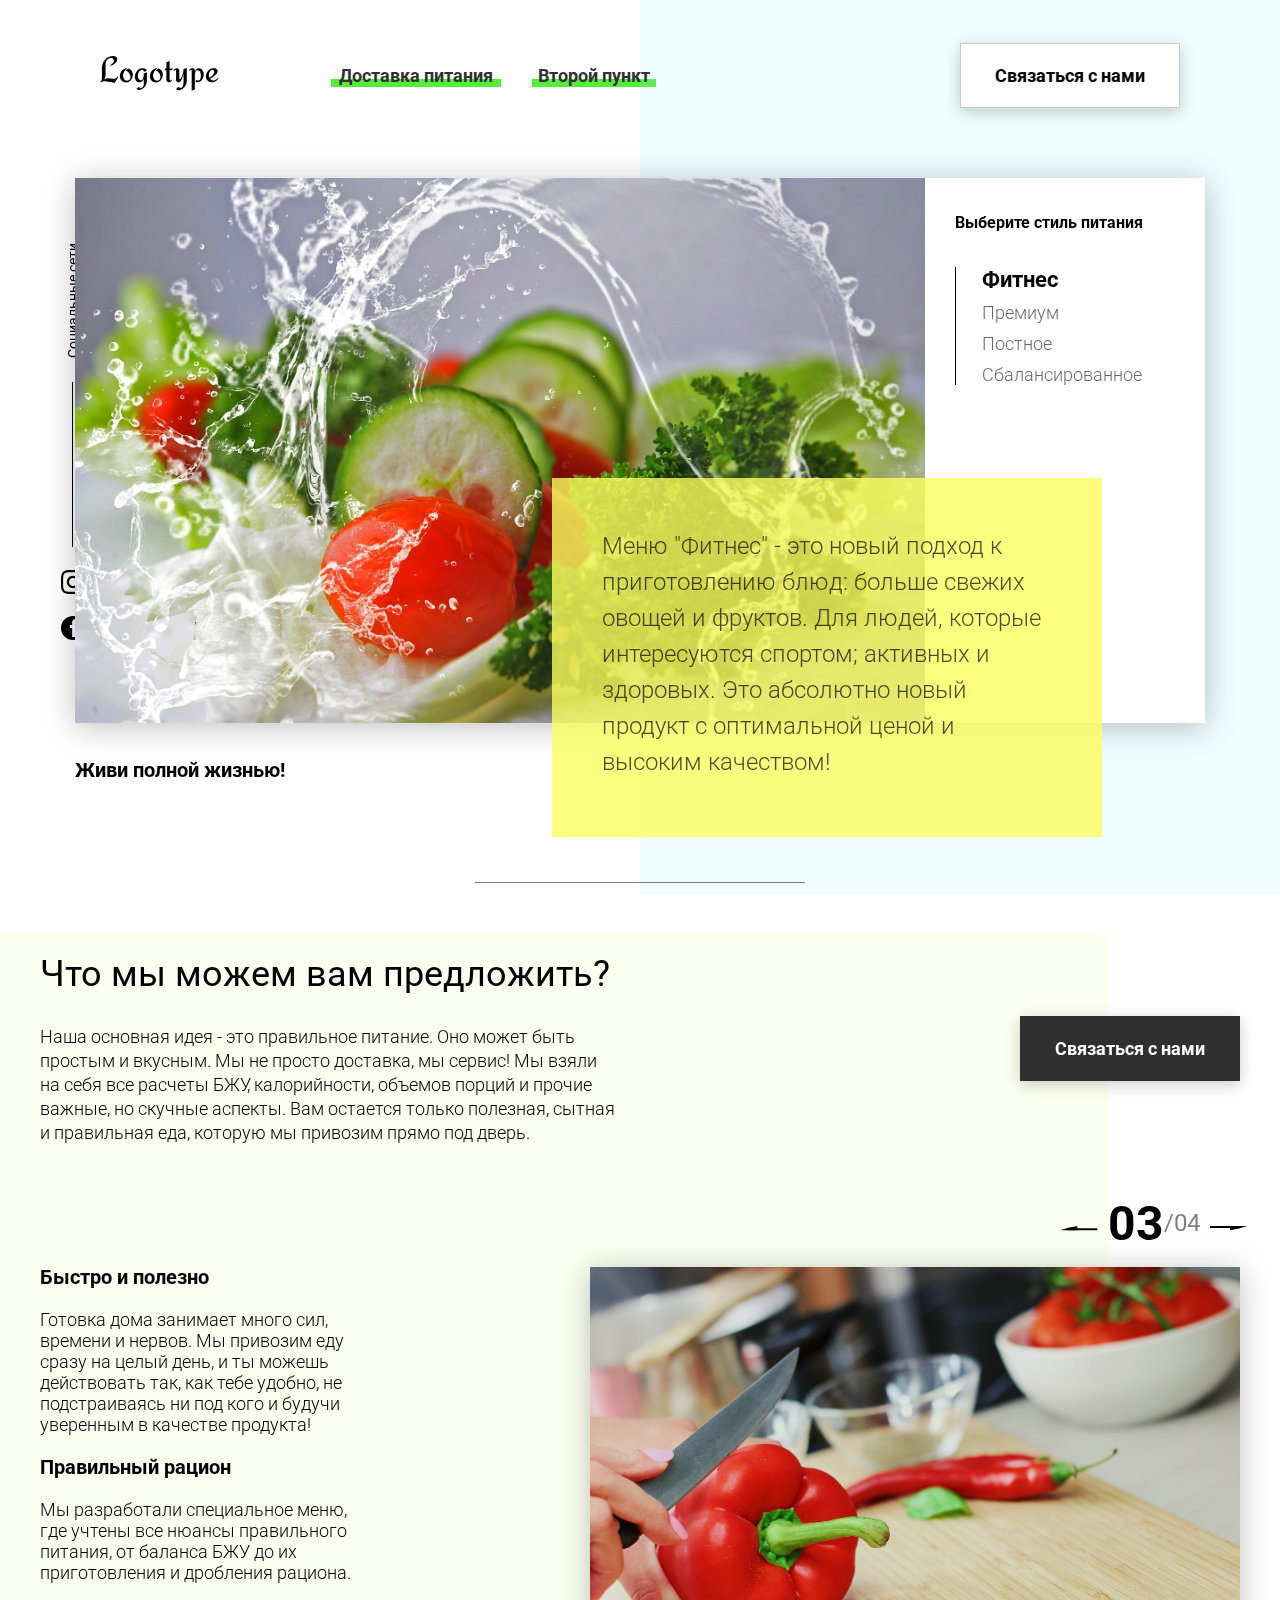
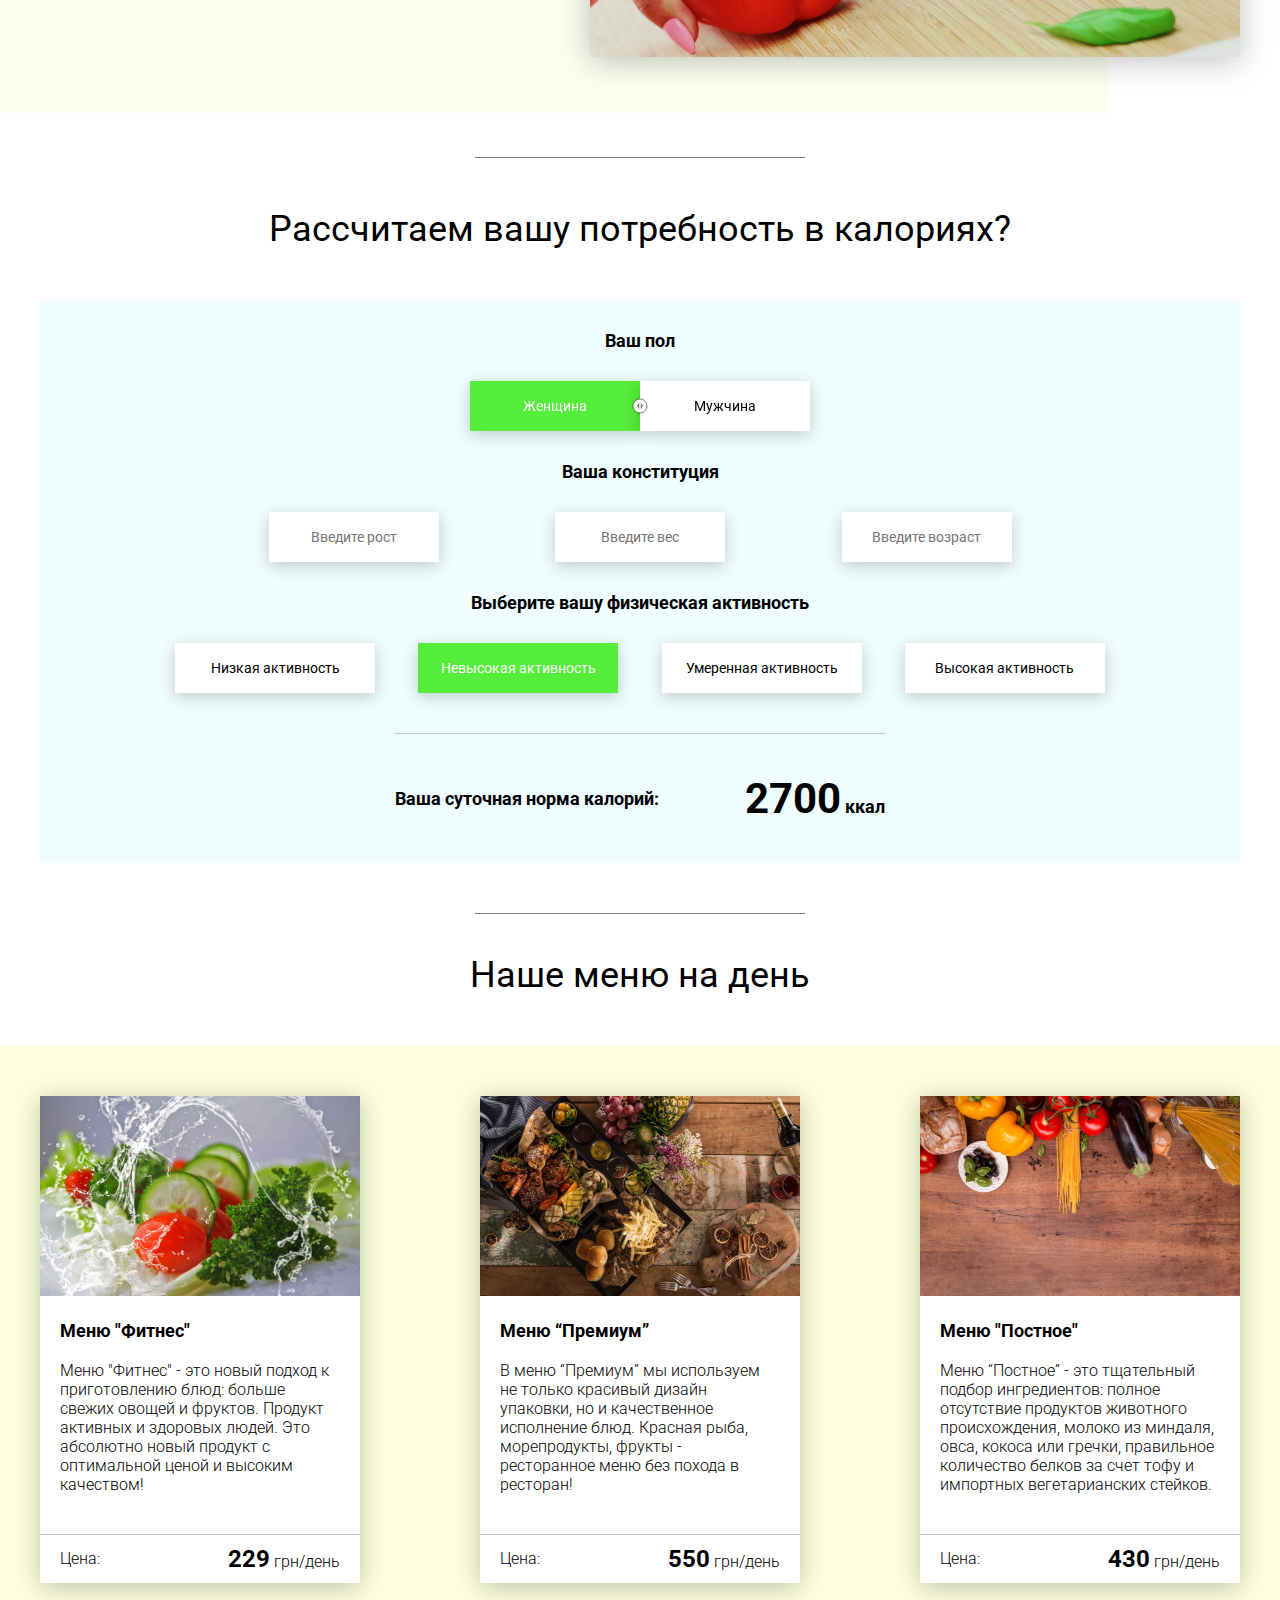
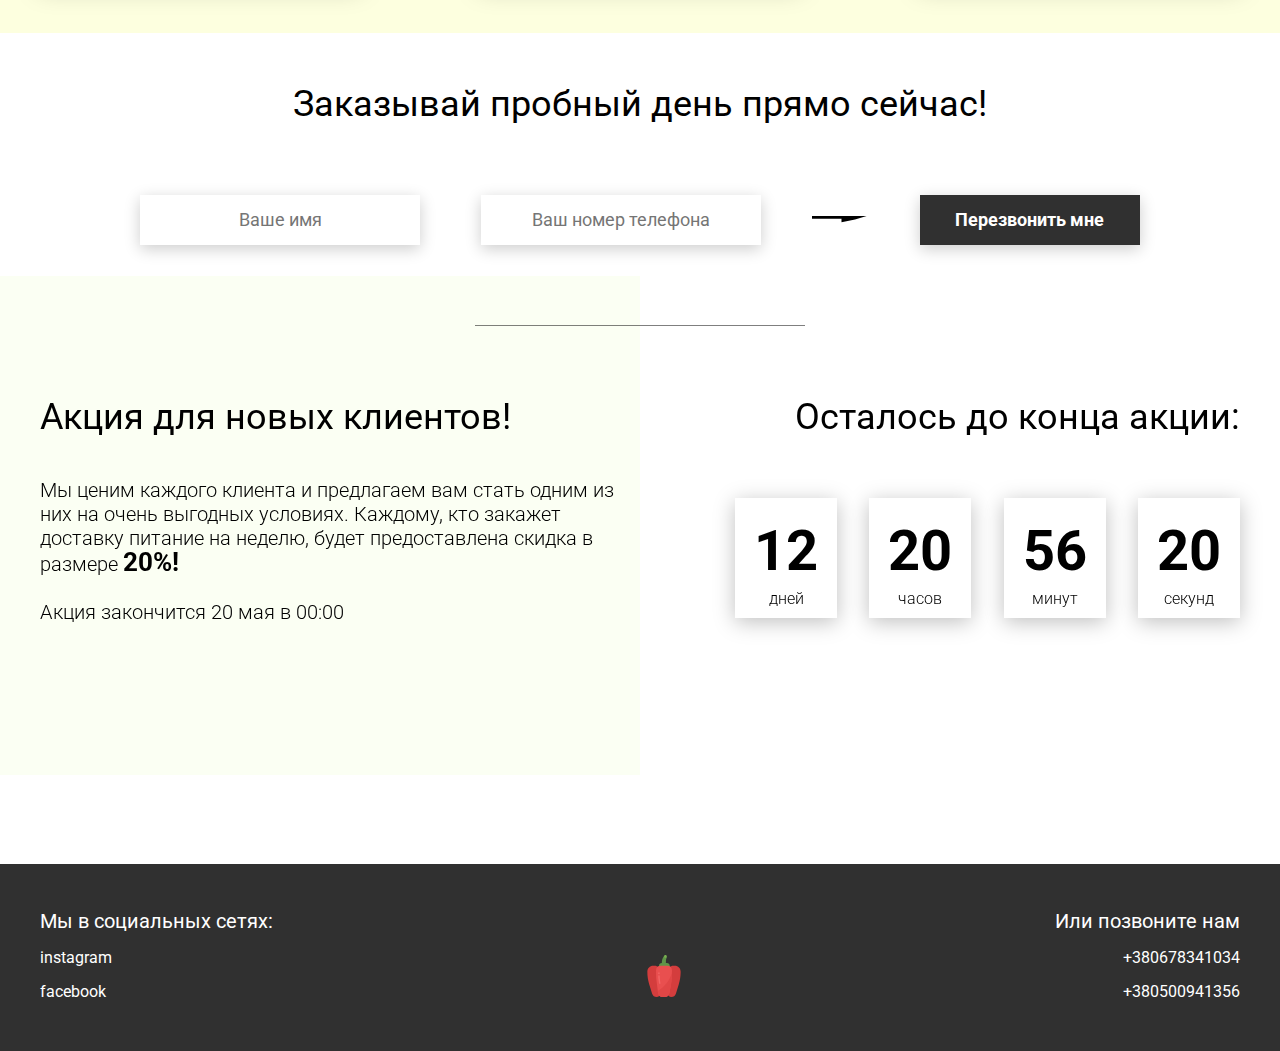
==== foodProject/index.html @ dbf0d086 "add foodProject" ====
<!DOCTYPE html>
<html lang="en">
<head>
    <meta charset="UTF-8">
    <meta name="viewport" content="width=device-width, initial-scale=1.0">
    <title>Food</title>
    <link rel="stylesheet" href="css/style.css">
</head>
<body>
    <header class="header">
        <div class="header__left-block">
            <div class="header__logo">
                <img src="icons/logo.svg" alt="Логотип">
            </div>
            <nav class="header__links">
                <a href="#" class="header__link">Доставка питания</a>
                <a href="#" class="header__link">Второй пункт</a>
            </nav>
        </div>
        <div class="header__right-block">
            <button class="btn btn_white">Связаться с нами</button>
        </div>
    </header>
    <div class="sidepanel">
        <div class="sidepanel__text"><span>Социальные сети</span></div>
        <div class="sidepanel__divider"></div>
        <a href="#" class="sidepanel__icon">
            <img src="icons/instagram.svg" alt="instagram">
        </a>
        <a href="#" class="sidepanel__icon">
            <img src="icons/facebook.svg" alt="facebook">
        </a>
    </div>

    <div class="preview">
        <div class="bgc_blue"></div>
        <div class="container">
            <div class="tabcontainer">
                <div class="tabcontent">
                    <img src="img/tabs/vegy.jpg" alt="vegy">
                    <div class="tabcontent__descr">
                        Меню "Фитнес" - это новый подход к приготовлению блюд: больше свежих овощей и фруктов. Для людей, которые интересуются спортом; активных и здоровых. Это абсолютно новый продукт с оптимальной ценой и высоким качеством!
                    </div>
                </div>
                <!-- <div class="tabcontent">
                    <img src="img/tabs/elite.jpg" alt="elite">
                    <div class="tabcontent__descr">
                        Меню “Премиум” - мы используем не только красивый дизайн упаковки, но и качественное исполнение блюд. Красная рыба, морепродукты, фрукты - ресторанное меню без похода в ресторан!                                     
                    </div>
                </div> -->
                <!-- <div class="tabcontent">
                    <img src="img/tabs/post.jpg" alt="post">
                    <div class="tabcontent__descr">
                        Наше специальное “Постное меню” - это тщательный подбор ингредиентов: полное отсутствие продуктов животного происхождения. Полная гармония с собой и природой в каждом элементе! Все будет Ом!                                     
                    </div>
                </div>
                <div class="tabcontent">
                    <img src="img/tabs/vegy.jpg" alt="vegy">
                    <div class="tabcontent__descr">
                        Меню "Сбалансированное" - это соответствие вашего рациона всем научным рекомендациям. Мы тщательно просчитываем вашу потребность в к/б/ж/у и создаем лучшие блюда для вас.
                    </div>
                </div> -->
                <div class="tabheader">
                    <h3>Выберите стиль питания</h3>
                    <div class="tabheader__items">
                        <div class="tabheader__item tabheader__item_active">Фитнес</div>
                        <div class="tabheader__item">Премиум</div>
                        <div class="tabheader__item">Постное</div>
                        <div class="tabheader__item">Сбалансированное</div>
                    </div>
                </div>
            </div>
            <div class="preview__life">Живи полной жизнью!</div>
        </div>
    </div>

    <div class="divider"></div>

    <div class="offer">
        <div class="bgc_y"></div>
        <div class="container">
            <div class="offer__text">
                <h2 class="title">Что мы можем вам предложить?</h2>
                <div class="offer__descr">
                    Наша основная идея - это правильное питание. Оно может быть простым и вкусным. Мы не просто доставка, мы сервис! Мы взяли на себя все расчеты БЖУ, калорийности, объемов порций и прочие важные, но скучные аспекты. Вам остается только полезная, сытная и правильная еда, которую мы привозим прямо под дверь.
                </div>
            </div>
            <div class="offer__action">
                <button class="btn btn_dark">Связаться с нами</button>
            </div>
        </div>
        <div class="container">
            <div class="offer__advantages">
                <h2>Быстро и полезно</h2>
                <div class="offer__advantages-text">
                    Готовка дома занимает много сил, времени и нервов. Мы привозим еду сразу на целый день, и ты можешь действовать так, как тебе удобно, не подстраиваясь ни под кого и будучи уверенным в качестве продукта!
                </div>
                <h2>Правильный рацион</h2>
                <div class="offer__advantages-text">
                    Мы разработали специальное меню, где учтены все нюансы правильного питания, от баланса БЖУ до их приготовления и дробления рациона.
                </div>
            </div>
            <div class="offer__slider">
                <div class="offer__slider-counter">
                    <div class="offer__slider-prev">
                        <img src="icons/left.svg" alt="prev">
                    </div>
                    <span id="current">03</span>
                    /
                    <span id="total">04</span>
                    <div class="offer__slider-next">
                        <img src="icons/right.svg" alt="next">
                    </div>
                </div>
                <div class="offer__slider-wrapper">
                    <div class="offer__slide">
                        <img src="img/slider/pepper.jpg" alt="pepper">
                    </div>
                    <!-- <div class="offer__slide">
                        <img src="img/slider/food-12.jpg" alt="food">
                    </div>
                    <div class="offer__slide">
                        <img src="img/slider/olive-oil.jpg" alt="oil">
                    </div>
                    <div class="offer__slide">
                        <img src="img/slider/paprika.jpg" alt="paprika">
                    </div> -->
                </div>
            </div>
        </div>
    </div>

    <div class="divider"></div>

    <div class="calculating">
        <div class="container">
            <h2 class="title">Рассчитаем вашу потребность в калориях?
            </h2>
            <div class="calculating__field">
                <div class="calculating__subtitle">
                    Ваш пол
                </div>
                <div class="calculating__choose" id="gender">
                    <div class="calculating__choose-item calculating__choose-item_active">Женщина</div>
                    <div class="calculating__choose-item">Мужчина</div>
                </div>

                <div class="calculating__subtitle">
                    Ваша конституция
                </div>
                <div class="calculating__choose calculating__choose_medium">
                    <input type="text" id="height" placeholder="Введите рост" class="calculating__choose-item">
                    <input type="text" id="weight" placeholder="Введите вес"  class="calculating__choose-item">
                    <input type="text" id="age" placeholder="Введите возраст" class="calculating__choose-item">
                </div>

                <div class="calculating__subtitle">
                    Выберите вашу физическая активность
                </div>
                <div class="calculating__choose calculating__choose_big">
                    <div id="low" class="calculating__choose-item">Низкая активность </div>
                    <div id="small"  class="calculating__choose-item calculating__choose-item_active">Невысокая активность</div>
                    <div id="medium" class="calculating__choose-item">Умеренная активность</div>
                    <div id="high" class="calculating__choose-item">Высокая активность</div>
                </div>

                <div class="calculating__divider"></div>

                <div class="calculating__total">
                    <div class="calculating__subtitle">
                        Ваша суточная норма калорий:
                    </div>
                    <div class="calculating__result">
                        <span>2700</span> ккал
                    </div>
                </div>
            </div>
        </div>
    </div>

    <div class="divider"></div>

    <div class="menu">
        <h2 class="title">Наше меню на день</h2>

        <div class="menu__field">
            <div class="container">
                <div class="menu__item">
                    <img src="img/tabs/vegy.jpg" alt="vegy">
                    <h3 class="menu__item-subtitle">Меню "Фитнес"</h3>
                    <div class="menu__item-descr">Меню "Фитнес" - это новый подход к приготовлению блюд: больше свежих овощей и фруктов. Продукт активных и здоровых людей. Это абсолютно новый продукт с оптимальной ценой и высоким качеством!</div>
                    <div class="menu__item-divider"></div>
                    <div class="menu__item-price">
                        <div class="menu__item-cost">Цена:</div>
                        <div class="menu__item-total"><span>229</span> грн/день</div>
                    </div>
                </div>
                <div class="menu__item">
                    <img src="img/tabs/elite.jpg" alt="elite">
                    <h3 class="menu__item-subtitle">Меню “Премиум”</h3>
                    <div class="menu__item-descr">В меню “Премиум” мы используем не только красивый дизайн упаковки, но и качественное исполнение блюд. Красная рыба, морепродукты, фрукты - ресторанное меню без похода в ресторан!</div>
                    <div class="menu__item-divider"></div>
                    <div class="menu__item-price">
                        <div class="menu__item-cost">Цена:</div>
                        <div class="menu__item-total"><span>550</span> грн/день</div>
                    </div>
                </div>
                <div class="menu__item">
                    <img src="img/tabs/post.jpg" alt="post">
                    <h3 class="menu__item-subtitle">Меню "Постное"</h3>
                    <div class="menu__item-descr">Меню “Постное” - это тщательный подбор ингредиентов: полное отсутствие продуктов животного происхождения, молоко из миндаля, овса, кокоса или гречки, правильное количество белков за счет тофу и импортных вегетарианских стейков. </div>
                    <div class="menu__item-divider"></div>
                    <div class="menu__item-price">
                        <div class="menu__item-cost">Цена:</div>
                        <div class="menu__item-total"><span>430</span> грн/день</div>
                    </div>
                </div>
            </div>
        </div>
    </div>

    <div class="order">
        <div class="container">
            <div class="title">Заказывай пробный день прямо сейчас!</div>
            <form action="#" class="order__form">
                <input required placeholder="Ваше имя" name="name" type="text" class="order__input">
                <input required placeholder="Ваш номер телефона" name="phone" type="phone" class="order__input">
                <img src="icons/right.svg" alt="right">
                <button class="btn btn_dark btn_min">Перезвонить мне</button>
            </form>
        </div>
    </div>

    <div class="divider"></div>

    <div class="promotion">
        <div class="bgc_y"></div>
        <div class="container">
            <div class="promotion__text">
                <div class="title">Акция для новых клиентов!</div>
                <div class="promotion__descr">
                    Мы ценим каждого клиента и предлагаем вам стать одним из них на очень выгодных условиях. 
                    Каждому, кто закажет доставку питание на неделю, будет предоставлена скидка в размере <span>20%!</span>
                    <br><br>
                    Акция закончится 20 мая в 00:00
                </div>
            </div>
            <div class="promotion__timer">
                <div class="title">Осталось до конца акции:</div>
                <div class="timer">
                    <div class="timer__block">
                        <span id="days">12</span>
                        дней
                    </div>
                    <div class="timer__block">
                        <span id="hours">20</span>
                        часов
                    </div>
                    <div class="timer__block">
                        <span id="minutes">56</span>
                        минут
                    </div>
                    <div class="timer__block">
                        <span id="seconds">20</span>
                        секунд
                    </div>
                </div>
            </div>
        </div>
    </div>

    <footer class="footer">
        <div class="container">
            <div class="social">
                <div class="subtitle">Мы в социальных сетях:</div>
                <a href="#" class="link">instagram</a>
                <a href="#" class="link">facebook</a>
            </div>
            <div class="pepper">
                <img src="icons/veg.svg" alt="pepper">
            </div>
            <div class="call">
                <div class="subtitle">Или позвоните нам</div>
                <a href="#" class="link">+380678341034</a>
                <a href="#" class="link">+380500941356</a>
            </div>
        </div>
    </footer>

    <div class="modal">
        <div class="modal__dialog">
            <div class="modal__content">
                <form action="#">
                    <div class="modal__close">&times;</div>
                    <div class="modal__title">Мы свяжемся с вами как можно быстрее!</div>
                    <input required placeholder="Ваше имя" name="name" type="text" class="modal__input">
                    <input required placeholder="Ваш номер телефона" name="phone" type="phone" class="modal__input">
                    <button class="btn btn_dark btn_min">Перезвонить мне</button>
                </form>
            </div>
        </div>
    </div>
    <script src="js/index.js"></script>
</body>
</html>
---- foodProject/css/style.css ----
@import url(https://fonts.googleapis.com/css?family=Roboto:300,400,700&display=swap&subset=cyrillic-ext);*{box-sizing:border-box;margin:0;padding:0;font-family:Roboto,sans-serif}a{text-decoration:none}.btn{width:220px;height:65px;display:flex;justify-content:center;align-items:center;background-color:#fff;font-size:18px;font-weight:700;border:1px solid rgba(0,0,0,.2);box-shadow:0 4px 15px rgba(0,0,0,.2);cursor:pointer;transition:.3s all;outline:0}.btn_white{background-color:#fff}.btn_dark{background-color:#303030;color:#fff;border:none}.btn_min{height:50px}.btn:hover{box-shadow:0 4px 30px rgba(0,0,0,.3)}.container{max-width:1200px;margin:0 auto}.divider{width:330px;height:1px;margin:0 auto;background-color:rgba(0,0,0,.5)}.title{font-size:36px;font-weight:400}.header{display:flex;justify-content:space-between;align-items:center;height:150px;padding:0 100px}.header__left-block{display:flex;justify-content:space-between;min-width:550px}.header__logo{max-width:170px}.header__logo img{width:100%}.header__links{display:flex;align-items:center}.header__link{position:relative;margin-right:45px;font-weight:700;font-size:18px;color:#303030}.header__link:after{content:'';position:absolute;display:block;width:110%;left:-5%;bottom:-1px;z-index:-1;height:8px;background:#54ed39}.header__link:last-child{margin-right:0}.sidepanel{position:fixed;left:60px;top:240px;height:400px;width:25px;display:flex;flex-direction:column;justify-content:space-between;align-items:center}.sidepanel__text{width:120px;height:120px;font-size:14px}.sidepanel__text span{display:flex;transform:rotate(-90deg) translateX(-50px)}.sidepanel__divider{width:1px;height:165px;background-color:#000}.sidepanel__icon{width:24px;height:24px}.sidepanel__icon img{width:100%}.preview{padding:28px 0 100px 0;position:relative}.preview__life{font-weight:700;font-size:20px;margin-left:35px;margin-top:35px}.bgc_blue{position:absolute;right:0;top:-155px;width:50vw;height:900px;background:rgba(146,242,255,.15);z-index:-1}.tabcontainer{display:flex;width:1130px;margin:0 auto;box-shadow:0 4px 30px rgba(0,0,0,.25)}.tabcontent{width:850px;position:relative}.tabcontent img{width:100%;height:100%;object-fit:cover}.tabcontent__descr{position:absolute;top:300px;right:-177px;width:550px;height:359px;background:rgba(251,254,93,.8);padding:50px;font-size:24px;font-weight:300;line-height:36px;color:rgba(0,0,0,.7)}.tabheader{width:280px;padding:35px 30px;background-color:#fff}.tabheader h3{font-weight:700;font-size:16px}.tabheader__items{margin-top:35px;padding-left:26px;border-left:1px solid #000}.tabheader__item{font-weight:700;font-size:18px;font-weight:300;margin-top:10px;color:rgba(0,0,0,.6);cursor:pointer;transition:.3s all}.tabheader__item_active{color:#000;font-size:22px;font-weight:700}.offer{padding:70px 0 100px 0;position:relative}.offer .container{display:flex;justify-content:space-between}.offer .bgc_y{position:absolute;width:1109px;height:780px;background:rgba(243,255,222,.45);z-index:-1;top:50px}.offer__text{width:580px}.offer__descr{font-size:18px;margin-top:30px;font-weight:300;line-height:24px}.offer__action{display:flex;align-items:center;justify-content:flex-end}.offer__advantages{width:330px;margin-top:50px}.offer__advantages h2{font-weight:700;font-size:20px;margin-top:20px}.offer__advantages h2:first-child{margin-top:70px}.offer__advantages-text{margin-top:20px;font-size:18px;font-weight:300;line-height:21px}.offer__slider{width:650px;margin-top:50px;display:flex;flex-direction:column;align-items:flex-end}.offer__slider-counter{display:flex;width:180px;align-items:center;font-size:24px;color:rgba(0,0,0,.5)}.offer__slider-wrapper{width:100%;margin-top:15px;box-shadow:0 4px 30px rgba(0,0,0,.25)}.offer__slider-prev{margin-right:10px;cursor:pointer}.offer__slider-next{margin-left:10px;cursor:pointer}.offer__slider #current{font-size:48px;font-weight:700;color:#000}.offer__slide{width:100%;height:390px}.offer__slide img{width:100%;height:100%;object-fit:cover}.calculating{padding:50px 0}.calculating .title{text-align:center}.calculating__field{width:100%;margin-top:50px;background:rgba(146,242,255,.15);padding:30px 0 40px 0}.calculating__subtitle{text-align:center;font-size:18px;font-weight:700;margin-top:30px}.calculating__subtitle:first-child{margin-top:0}.calculating #gender:after{content:'';position:absolute;top:50%;transform:translateY(-50%);display:block;width:16px;height:16px;background:url(../icons/switch.svg) center center/cover no-repeat}.calculating__choose{position:relative;display:flex;margin-top:30px;justify-content:center}.calculating__choose-item{display:flex;align-items:center;justify-content:center;width:170px;height:50px;padding:0 10px;background:#fff;box-shadow:0 4px 15px rgba(0,0,0,.2);border:none;text-align:center;font-size:14px;cursor:pointer;outline:0;transition:.3s all}.calculating__choose-item_active{color:#fff;background-color:#54ed39}.calculating__choose_medium{width:743px;justify-content:space-between;margin:30px auto 0 auto}.calculating__choose_big{width:930px;justify-content:space-between;margin:30px auto 0 auto}.calculating__choose_big .calculating__choose-item{width:200px}.calculating__divider{width:490px;height:1px;margin:40px auto;background-color:rgba(0,0,0,.2)}.calculating__total{width:490px;margin:0 auto;display:flex;justify-content:space-between;align-items:center}.calculating__result{font-size:18px;font-weight:700}.calculating__result span{font-size:42px}.menu{padding:40px 0 50px 0}.menu .container{display:flex;justify-content:space-between;align-items:flex-start}.menu .title{text-align:center}.menu__field{margin-top:50px;padding:50px 0;width:100%;background:rgba(249,254,126,.25)}.menu__item{width:320px;min-height:450px;background:#fff;box-shadow:0 4px 25px rgba(0,0,0,.25);font-size:16px;font-weight:300}.menu__item img{width:100%;height:200px;object-fit:cover}.menu__item-subtitle{font-weight:700;font-size:18px;padding:0 20px;margin-top:20px}.menu__item-descr{margin-top:20px;padding:0 20px}.menu__item-divider{width:100%;height:1px;background-color:rgba(0,0,0,.25);margin-top:40px}.menu__item-price{display:flex;justify-content:space-between;align-items:center;padding:10px 20px}.menu__item-price span{font-size:24px;font-weight:700}.order{padding-bottom:80px}.order .title{text-align:center}.order__form{margin-top:70px;padding:0 100px;display:flex;justify-content:space-between;align-items:center}.order__form img{transform:scale(1.5)}.order__input{width:280px;height:50px;background:#fff;box-shadow:0 4px 15px rgba(0,0,0,.2);border:none;font-size:18px;text-align:center;padding:0 20px;outline:0}.promotion{padding:70px 0 240px 0;position:relative}.promotion .container{display:flex}.promotion .bgc_y{position:absolute;width:50%;height:499px;background:rgba(243,255,222,.35);z-index:-1;top:-50px;left:0}.promotion__text{width:50%}.promotion__descr{margin-top:40px;font-size:20px;line-height:24px;font-weight:300}.promotion__descr span{font-weight:700;font-size:26px}.promotion__timer{width:50%}.promotion__timer .title{text-align:right}.promotion__timer .timer{margin-top:60px;padding-left:95px;display:flex;justify-content:space-between;align-items:center}.promotion__timer .timer__block{width:102px;height:120px;background:#fff;box-shadow:0 4px 20px rgba(0,0,0,.25);font-size:16px;font-weight:300;text-align:center}.promotion__timer .timer__block span{display:block;margin-top:20px;margin-bottom:5px;font-size:56px;font-weight:700}.footer{min-height:180px;background-color:#303030;padding:45px 0 50px 0;color:#fff}.footer .container{height:100%;display:flex;justify-content:space-between;align-items:flex-end}.footer .subtitle{font-size:20px}.footer .link{display:block;margin-top:15px;font-size:16px;color:#fff}.footer .call{text-align:right}.modal{position:fixed;top:0;left:0;z-index:1050;display:none;width:100%;height:100%;overflow:hidden;background-color:rgba(0,0,0,.5)}.modal__dialog{max-width:500px;margin:40px auto}.modal__content{position:relative;width:100%;padding:40px;background-color:#fff;border:1px solid rgba(0,0,0,.2);border-radius:4px;max-height:80vh;overflow-y:auto}.modal__close{position:absolute;top:8px;right:14px;font-size:30px;color:#000;opacity:.5;font-weight:700;border:none;background-color:transparent;cursor:pointer}.modal__title{text-align:center;font-size:22px;text-transform:uppercase}.modal__input{display:block;margin:20px auto 20px auto;width:280px;height:50px;background:#fff;box-shadow:0 4px 15px rgba(0,0,0,.2);border:none;font-size:18px;text-align:center;padding:0 20px;outline:0}.modal .btn{display:block;width:280px;margin:0 auto}
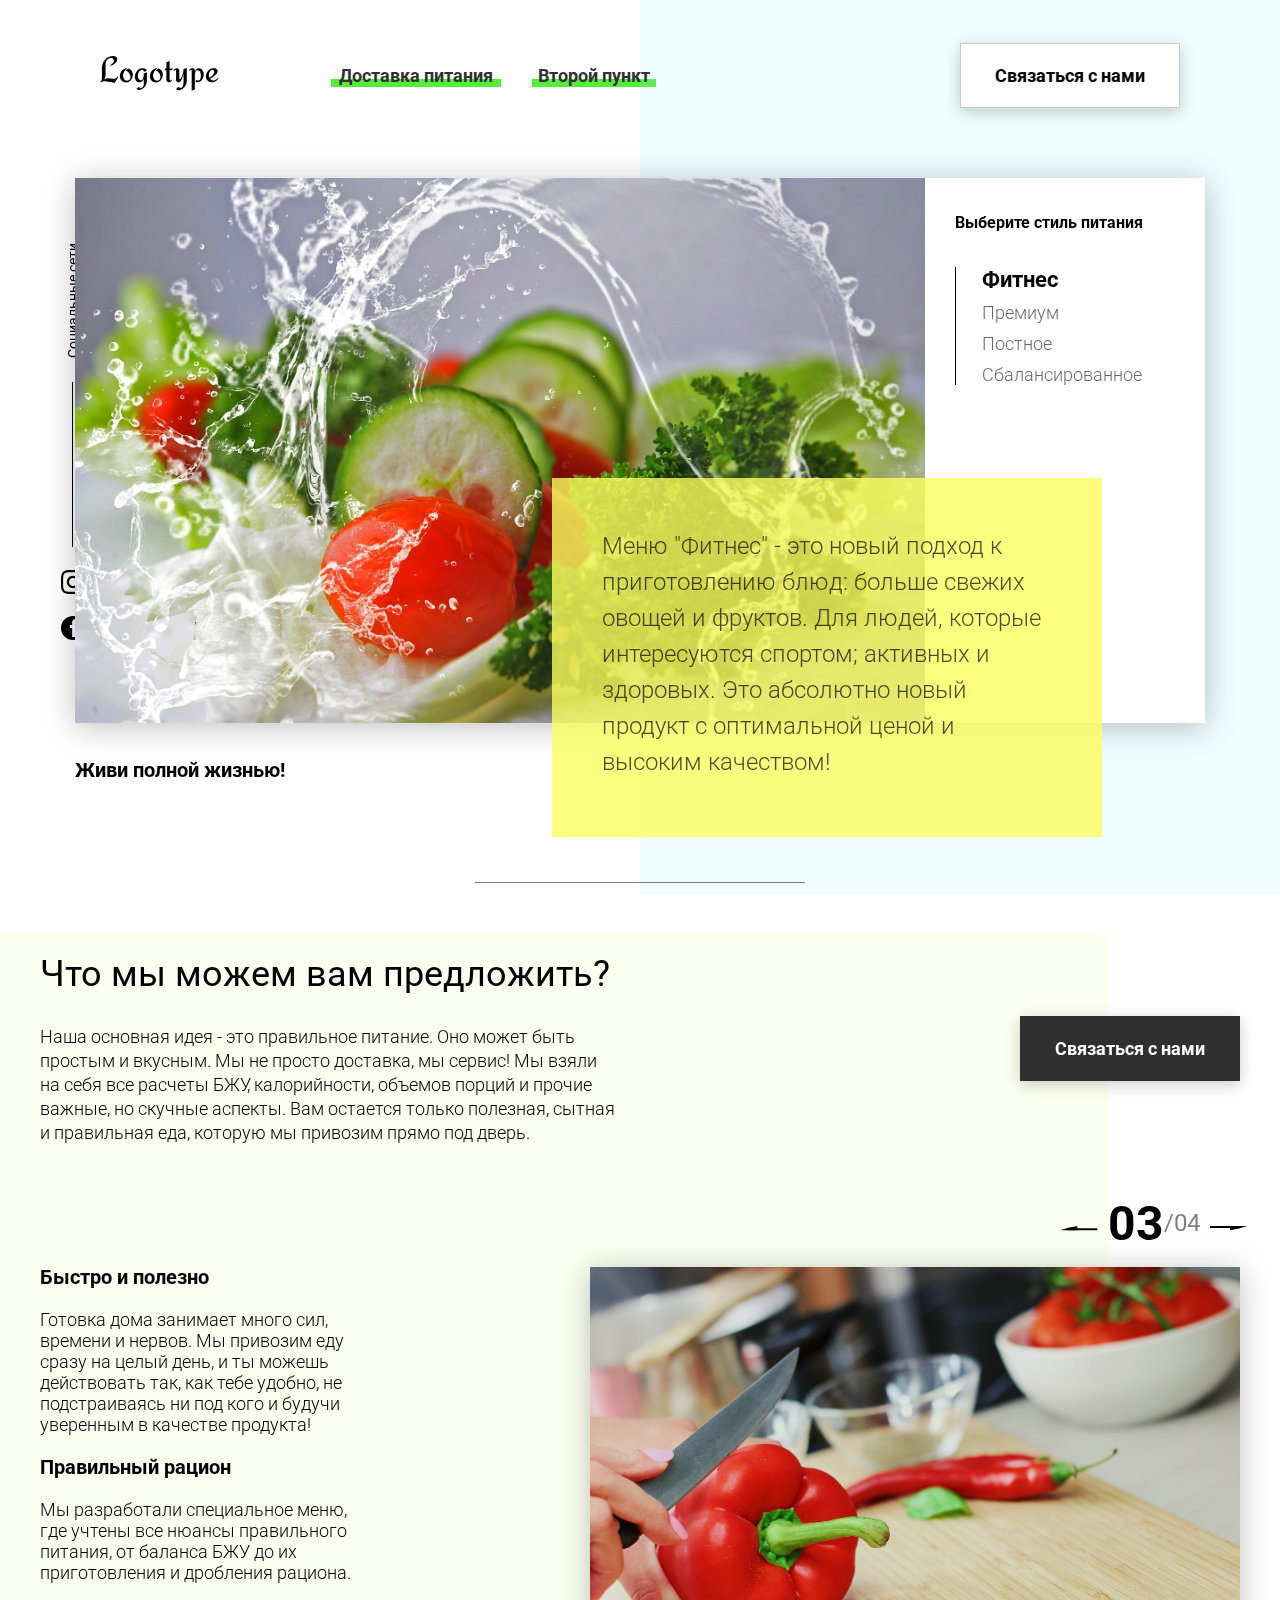
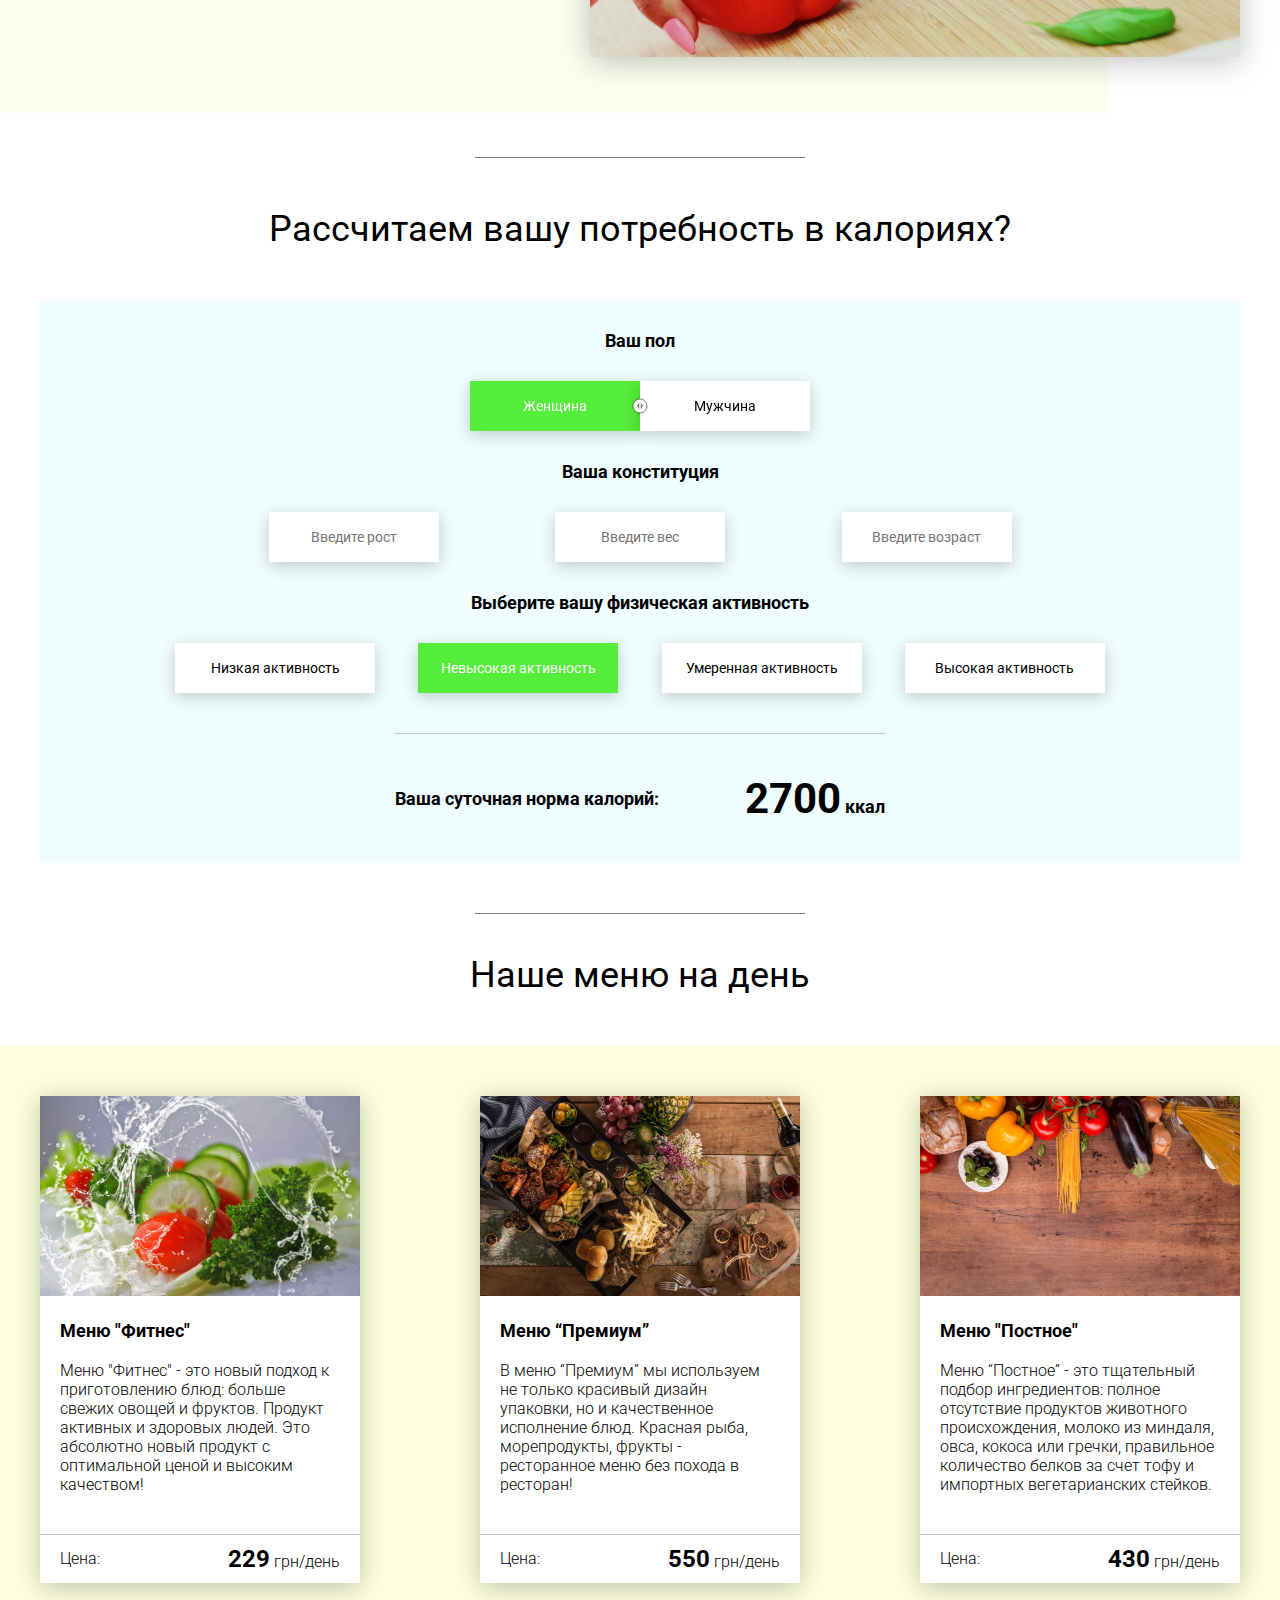
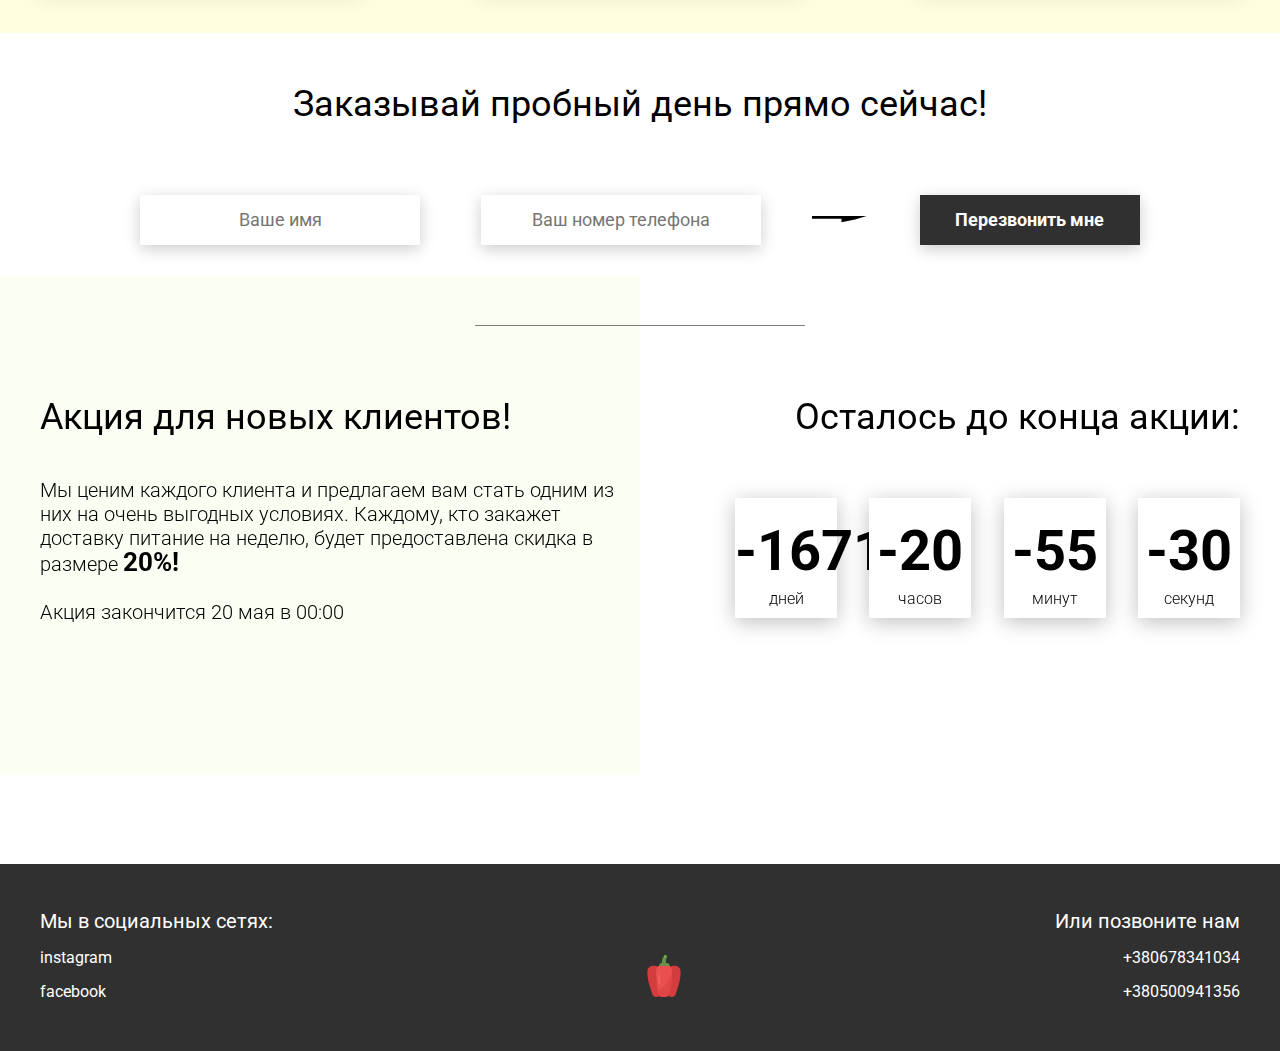
==== commit 36720fac: "refactor foodProject" ====
--- a/foodProject/index.html
+++ b/foodProject/index.html
@@ -18,7 +18,7 @@
             </nav>
         </div>
         <div class="header__right-block">
-            <button class="btn btn_white">Связаться с нами</button>
+            <button class="btn data-modal btn_white">Связаться с нами</button>
         </div>
     </header>
     <div class="sidepanel">
@@ -42,13 +42,13 @@
                         Меню "Фитнес" - это новый подход к приготовлению блюд: больше свежих овощей и фруктов. Для людей, которые интересуются спортом; активных и здоровых. Это абсолютно новый продукт с оптимальной ценой и высоким качеством!
                     </div>
                 </div>
-                <!-- <div class="tabcontent">
+                <div class="tabcontent">
                     <img src="img/tabs/elite.jpg" alt="elite">
                     <div class="tabcontent__descr">
                         Меню “Премиум” - мы используем не только красивый дизайн упаковки, но и качественное исполнение блюд. Красная рыба, морепродукты, фрукты - ресторанное меню без похода в ресторан!                                     
                     </div>
-                </div> -->
-                <!-- <div class="tabcontent">
+                </div>
+                 <div class="tabcontent">
                     <img src="img/tabs/post.jpg" alt="post">
                     <div class="tabcontent__descr">
                         Наше специальное “Постное меню” - это тщательный подбор ингредиентов: полное отсутствие продуктов животного происхождения. Полная гармония с собой и природой в каждом элементе! Все будет Ом!                                     
@@ -59,7 +59,7 @@
                     <div class="tabcontent__descr">
                         Меню "Сбалансированное" - это соответствие вашего рациона всем научным рекомендациям. Мы тщательно просчитываем вашу потребность в к/б/ж/у и создаем лучшие блюда для вас.
                     </div>
-                </div> -->
+                </div> 
                 <div class="tabheader">
                     <h3>Выберите стиль питания</h3>
                     <div class="tabheader__items">
@@ -86,7 +86,7 @@
                 </div>
             </div>
             <div class="offer__action">
-                <button class="btn btn_dark">Связаться с нами</button>
+                <button data-modal class="btn btn_dark">Связаться с нами</button>
             </div>
         </div>
         <div class="container">
@@ -291,7 +291,7 @@
         <div class="modal__dialog">
             <div class="modal__content">
                 <form action="#">
-                    <div class="modal__close">&times;</div>
+                    <div data-close class="modal__close">&times;</div>
                     <div class="modal__title">Мы свяжемся с вами как можно быстрее!</div>
                     <input required placeholder="Ваше имя" name="name" type="text" class="modal__input">
                     <input required placeholder="Ваш номер телефона" name="phone" type="phone" class="modal__input">
--- a/foodProject/css/style.css
+++ b/foodProject/css/style.css
@@ -1 +1 @@
-@import url(https://fonts.googleapis.com/css?family=Roboto:300,400,700&display=swap&subset=cyrillic-ext);*{box-sizing:border-box;margin:0;padding:0;font-family:Roboto,sans-serif}a{text-decoration:none}.btn{width:220px;height:65px;display:flex;justify-content:center;align-items:center;background-color:#fff;font-size:18px;font-weight:700;border:1px solid rgba(0,0,0,.2);box-shadow:0 4px 15px rgba(0,0,0,.2);cursor:pointer;transition:.3s all;outline:0}.btn_white{background-color:#fff}.btn_dark{background-color:#303030;color:#fff;border:none}.btn_min{height:50px}.btn:hover{box-shadow:0 4px 30px rgba(0,0,0,.3)}.container{max-width:1200px;margin:0 auto}.divider{width:330px;height:1px;margin:0 auto;background-color:rgba(0,0,0,.5)}.title{font-size:36px;font-weight:400}.header{display:flex;justify-content:space-between;align-items:center;height:150px;padding:0 100px}.header__left-block{display:flex;justify-content:space-between;min-width:550px}.header__logo{max-width:170px}.header__logo img{width:100%}.header__links{display:flex;align-items:center}.header__link{position:relative;margin-right:45px;font-weight:700;font-size:18px;color:#303030}.header__link:after{content:'';position:absolute;display:block;width:110%;left:-5%;bottom:-1px;z-index:-1;height:8px;background:#54ed39}.header__link:last-child{margin-right:0}.sidepanel{position:fixed;left:60px;top:240px;height:400px;width:25px;display:flex;flex-direction:column;justify-content:space-between;align-items:center}.sidepanel__text{width:120px;height:120px;font-size:14px}.sidepanel__text span{display:flex;transform:rotate(-90deg) translateX(-50px)}.sidepanel__divider{width:1px;height:165px;background-color:#000}.sidepanel__icon{width:24px;height:24px}.sidepanel__icon img{width:100%}.preview{padding:28px 0 100px 0;position:relative}.preview__life{font-weight:700;font-size:20px;margin-left:35px;margin-top:35px}.bgc_blue{position:absolute;right:0;top:-155px;width:50vw;height:900px;background:rgba(146,242,255,.15);z-index:-1}.tabcontainer{display:flex;width:1130px;margin:0 auto;box-shadow:0 4px 30px rgba(0,0,0,.25)}.tabcontent{width:850px;position:relative}.tabcontent img{width:100%;height:100%;object-fit:cover}.tabcontent__descr{position:absolute;top:300px;right:-177px;width:550px;height:359px;background:rgba(251,254,93,.8);padding:50px;font-size:24px;font-weight:300;line-height:36px;color:rgba(0,0,0,.7)}.tabheader{width:280px;padding:35px 30px;background-color:#fff}.tabheader h3{font-weight:700;font-size:16px}.tabheader__items{margin-top:35px;padding-left:26px;border-left:1px solid #000}.tabheader__item{font-weight:700;font-size:18px;font-weight:300;margin-top:10px;color:rgba(0,0,0,.6);cursor:pointer;transition:.3s all}.tabheader__item_active{color:#000;font-size:22px;font-weight:700}.offer{padding:70px 0 100px 0;position:relative}.offer .container{display:flex;justify-content:space-between}.offer .bgc_y{position:absolute;width:1109px;height:780px;background:rgba(243,255,222,.45);z-index:-1;top:50px}.offer__text{width:580px}.offer__descr{font-size:18px;margin-top:30px;font-weight:300;line-height:24px}.offer__action{display:flex;align-items:center;justify-content:flex-end}.offer__advantages{width:330px;margin-top:50px}.offer__advantages h2{font-weight:700;font-size:20px;margin-top:20px}.offer__advantages h2:first-child{margin-top:70px}.offer__advantages-text{margin-top:20px;font-size:18px;font-weight:300;line-height:21px}.offer__slider{width:650px;margin-top:50px;display:flex;flex-direction:column;align-items:flex-end}.offer__slider-counter{display:flex;width:180px;align-items:center;font-size:24px;color:rgba(0,0,0,.5)}.offer__slider-wrapper{width:100%;margin-top:15px;box-shadow:0 4px 30px rgba(0,0,0,.25)}.offer__slider-prev{margin-right:10px;cursor:pointer}.offer__slider-next{margin-left:10px;cursor:pointer}.offer__slider #current{font-size:48px;font-weight:700;color:#000}.offer__slide{width:100%;height:390px}.offer__slide img{width:100%;height:100%;object-fit:cover}.calculating{padding:50px 0}.calculating .title{text-align:center}.calculating__field{width:100%;margin-top:50px;background:rgba(146,242,255,.15);padding:30px 0 40px 0}.calculating__subtitle{text-align:center;font-size:18px;font-weight:700;margin-top:30px}.calculating__subtitle:first-child{margin-top:0}.calculating #gender:after{content:'';position:absolute;top:50%;transform:translateY(-50%);display:block;width:16px;height:16px;background:url(../icons/switch.svg) center center/cover no-repeat}.calculating__choose{position:relative;display:flex;margin-top:30px;justify-content:center}.calculating__choose-item{display:flex;align-items:center;justify-content:center;width:170px;height:50px;padding:0 10px;background:#fff;box-shadow:0 4px 15px rgba(0,0,0,.2);border:none;text-align:center;font-size:14px;cursor:pointer;outline:0;transition:.3s all}.calculating__choose-item_active{color:#fff;background-color:#54ed39}.calculating__choose_medium{width:743px;justify-content:space-between;margin:30px auto 0 auto}.calculating__choose_big{width:930px;justify-content:space-between;margin:30px auto 0 auto}.calculating__choose_big .calculating__choose-item{width:200px}.calculating__divider{width:490px;height:1px;margin:40px auto;background-color:rgba(0,0,0,.2)}.calculating__total{width:490px;margin:0 auto;display:flex;justify-content:space-between;align-items:center}.calculating__result{font-size:18px;font-weight:700}.calculating__result span{font-size:42px}.menu{padding:40px 0 50px 0}.menu .container{display:flex;justify-content:space-between;align-items:flex-start}.menu .title{text-align:center}.menu__field{margin-top:50px;padding:50px 0;width:100%;background:rgba(249,254,126,.25)}.menu__item{width:320px;min-height:450px;background:#fff;box-shadow:0 4px 25px rgba(0,0,0,.25);font-size:16px;font-weight:300}.menu__item img{width:100%;height:200px;object-fit:cover}.menu__item-subtitle{font-weight:700;font-size:18px;padding:0 20px;margin-top:20px}.menu__item-descr{margin-top:20px;padding:0 20px}.menu__item-divider{width:100%;height:1px;background-color:rgba(0,0,0,.25);margin-top:40px}.menu__item-price{display:flex;justify-content:space-between;align-items:center;padding:10px 20px}.menu__item-price span{font-size:24px;font-weight:700}.order{padding-bottom:80px}.order .title{text-align:center}.order__form{margin-top:70px;padding:0 100px;display:flex;justify-content:space-between;align-items:center}.order__form img{transform:scale(1.5)}.order__input{width:280px;height:50px;background:#fff;box-shadow:0 4px 15px rgba(0,0,0,.2);border:none;font-size:18px;text-align:center;padding:0 20px;outline:0}.promotion{padding:70px 0 240px 0;position:relative}.promotion .container{display:flex}.promotion .bgc_y{position:absolute;width:50%;height:499px;background:rgba(243,255,222,.35);z-index:-1;top:-50px;left:0}.promotion__text{width:50%}.promotion__descr{margin-top:40px;font-size:20px;line-height:24px;font-weight:300}.promotion__descr span{font-weight:700;font-size:26px}.promotion__timer{width:50%}.promotion__timer .title{text-align:right}.promotion__timer .timer{margin-top:60px;padding-left:95px;display:flex;justify-content:space-between;align-items:center}.promotion__timer .timer__block{width:102px;height:120px;background:#fff;box-shadow:0 4px 20px rgba(0,0,0,.25);font-size:16px;font-weight:300;text-align:center}.promotion__timer .timer__block span{display:block;margin-top:20px;margin-bottom:5px;font-size:56px;font-weight:700}.footer{min-height:180px;background-color:#303030;padding:45px 0 50px 0;color:#fff}.footer .container{height:100%;display:flex;justify-content:space-between;align-items:flex-end}.footer .subtitle{font-size:20px}.footer .link{display:block;margin-top:15px;font-size:16px;color:#fff}.footer .call{text-align:right}.modal{position:fixed;top:0;left:0;z-index:1050;display:none;width:100%;height:100%;overflow:hidden;background-color:rgba(0,0,0,.5)}.modal__dialog{max-width:500px;margin:40px auto}.modal__content{position:relative;width:100%;padding:40px;background-color:#fff;border:1px solid rgba(0,0,0,.2);border-radius:4px;max-height:80vh;overflow-y:auto}.modal__close{position:absolute;top:8px;right:14px;font-size:30px;color:#000;opacity:.5;font-weight:700;border:none;background-color:transparent;cursor:pointer}.modal__title{text-align:center;font-size:22px;text-transform:uppercase}.modal__input{display:block;margin:20px auto 20px auto;width:280px;height:50px;background:#fff;box-shadow:0 4px 15px rgba(0,0,0,.2);border:none;font-size:18px;text-align:center;padding:0 20px;outline:0}.modal .btn{display:block;width:280px;margin:0 auto}+@import url(https://fonts.googleapis.com/css?family=Roboto:300,400,700&display=swap&subset=cyrillic-ext);*{box-sizing:border-box;margin:0;padding:0;font-family:Roboto,sans-serif}a{text-decoration:none}.btn{width:220px;height:65px;display:flex;justify-content:center;align-items:center;background-color:#fff;font-size:18px;font-weight:700;border:1px solid rgba(0,0,0,.2);box-shadow:0 4px 15px rgba(0,0,0,.2);cursor:pointer;transition:.3s all;outline:0}.btn_white{background-color:#fff}.btn_dark{background-color:#303030;color:#fff;border:none}.btn_min{height:50px}.btn:hover{box-shadow:0 4px 30px rgba(0,0,0,.3)}.container{max-width:1200px;margin:0 auto}.divider{width:330px;height:1px;margin:0 auto;background-color:rgba(0,0,0,.5)}.title{font-size:36px;font-weight:400}.header{display:flex;justify-content:space-between;align-items:center;height:150px;padding:0 100px}.header__left-block{display:flex;justify-content:space-between;min-width:550px}.header__logo{max-width:170px}.header__logo img{width:100%}.header__links{display:flex;align-items:center}.header__link{position:relative;margin-right:45px;font-weight:700;font-size:18px;color:#303030}.header__link:after{content:'';position:absolute;display:block;width:110%;left:-5%;bottom:-1px;z-index:-1;height:8px;background:#54ed39}.header__link:last-child{margin-right:0}.sidepanel{position:fixed;left:60px;top:240px;height:400px;width:25px;display:flex;flex-direction:column;justify-content:space-between;align-items:center}.sidepanel__text{width:120px;height:120px;font-size:14px}.sidepanel__text span{display:flex;transform:rotate(-90deg) translateX(-50px)}.sidepanel__divider{width:1px;height:165px;background-color:#000}.sidepanel__icon{width:24px;height:24px}.sidepanel__icon img{width:100%}.preview{padding:28px 0 100px 0;position:relative}.preview__life{font-weight:700;font-size:20px;margin-left:35px;margin-top:35px}.bgc_blue{position:absolute;right:0;top:-155px;width:50vw;height:900px;background:rgba(146,242,255,.15);z-index:-1}.tabcontainer{display:flex;width:1130px;margin:0 auto;box-shadow:0 4px 30px rgba(0,0,0,.25)}.tabcontent{width:850px;position:relative}.tabcontent img{width:100%;height:100%;object-fit:cover}.tabcontent__descr{position:absolute;top:300px;right:-177px;width:550px;height:359px;background:rgba(251,254,93,.8);padding:50px;font-size:24px;font-weight:300;line-height:36px;color:rgba(0,0,0,.7)}.tabheader{width:280px;padding:35px 30px;background-color:#fff}.tabheader h3{font-weight:700;font-size:16px}.tabheader__items{margin-top:35px;padding-left:26px;border-left:1px solid #000}.tabheader__item{font-weight:700;font-size:18px;font-weight:300;margin-top:10px;color:rgba(0,0,0,.6);cursor:pointer;transition:.3s all}.tabheader__item_active{color:#000;font-size:22px;font-weight:700}.offer{padding:70px 0 100px 0;position:relative}.offer .container{display:flex;justify-content:space-between}.offer .bgc_y{position:absolute;width:1109px;height:780px;background:rgba(243,255,222,.45);z-index:-1;top:50px}.offer__text{width:580px}.offer__descr{font-size:18px;margin-top:30px;font-weight:300;line-height:24px}.offer__action{display:flex;align-items:center;justify-content:flex-end}.offer__advantages{width:330px;margin-top:50px}.offer__advantages h2{font-weight:700;font-size:20px;margin-top:20px}.offer__advantages h2:first-child{margin-top:70px}.offer__advantages-text{margin-top:20px;font-size:18px;font-weight:300;line-height:21px}.offer__slider{width:650px;margin-top:50px;display:flex;flex-direction:column;align-items:flex-end}.offer__slider-counter{display:flex;width:180px;align-items:center;font-size:24px;color:rgba(0,0,0,.5)}.offer__slider-wrapper{width:100%;margin-top:15px;box-shadow:0 4px 30px rgba(0,0,0,.25)}.offer__slider-prev{margin-right:10px;cursor:pointer}.offer__slider-next{margin-left:10px;cursor:pointer}.offer__slider #current{font-size:48px;font-weight:700;color:#000}.offer__slide{width:100%;height:390px}.offer__slide img{width:100%;height:100%;object-fit:cover}.calculating{padding:50px 0}.calculating .title{text-align:center}.calculating__field{width:100%;margin-top:50px;background:rgba(146,242,255,.15);padding:30px 0 40px 0}.calculating__subtitle{text-align:center;font-size:18px;font-weight:700;margin-top:30px}.calculating__subtitle:first-child{margin-top:0}.calculating #gender:after{content:'';position:absolute;top:50%;transform:translateY(-50%);display:block;width:16px;height:16px;background:url(../icons/switch.svg) center center/cover no-repeat}.calculating__choose{position:relative;display:flex;margin-top:30px;justify-content:center}.calculating__choose-item{display:flex;align-items:center;justify-content:center;width:170px;height:50px;padding:0 10px;background:#fff;box-shadow:0 4px 15px rgba(0,0,0,.2);border:none;text-align:center;font-size:14px;cursor:pointer;outline:0;transition:.3s all}.calculating__choose-item_active{color:#fff;background-color:#54ed39}.calculating__choose_medium{width:743px;justify-content:space-between;margin:30px auto 0 auto}.calculating__choose_big{width:930px;justify-content:space-between;margin:30px auto 0 auto}.calculating__choose_big .calculating__choose-item{width:200px}.calculating__divider{width:490px;height:1px;margin:40px auto;background-color:rgba(0,0,0,.2)}.calculating__total{width:490px;margin:0 auto;display:flex;justify-content:space-between;align-items:center}.calculating__result{font-size:18px;font-weight:700}.calculating__result span{font-size:42px}.menu{padding:40px 0 50px 0}.menu .container{display:flex;justify-content:space-between;align-items:flex-start}.menu .title{text-align:center}.menu__field{margin-top:50px;padding:50px 0;width:100%;background:rgba(249,254,126,.25)}.menu__item{width:320px;min-height:450px;background:#fff;box-shadow:0 4px 25px rgba(0,0,0,.25);font-size:16px;font-weight:300}.menu__item img{width:100%;height:200px;object-fit:cover}.menu__item-subtitle{font-weight:700;font-size:18px;padding:0 20px;margin-top:20px}.menu__item-descr{margin-top:20px;padding:0 20px}.menu__item-divider{width:100%;height:1px;background-color:rgba(0,0,0,.25);margin-top:40px}.menu__item-price{display:flex;justify-content:space-between;align-items:center;padding:10px 20px}.menu__item-price span{font-size:24px;font-weight:700}.order{padding-bottom:80px}.order .title{text-align:center}.order__form{margin-top:70px;padding:0 100px;display:flex;justify-content:space-between;align-items:center}.order__form img{transform:scale(1.5)}.order__input{width:280px;height:50px;background:#fff;box-shadow:0 4px 15px rgba(0,0,0,.2);border:none;font-size:18px;text-align:center;padding:0 20px;outline:0}.promotion{padding:70px 0 240px 0;position:relative}.promotion .container{display:flex}.promotion .bgc_y{position:absolute;width:50%;height:499px;background:rgba(243,255,222,.35);z-index:-1;top:-50px;left:0}.promotion__text{width:50%}.promotion__descr{margin-top:40px;font-size:20px;line-height:24px;font-weight:300}.promotion__descr span{font-weight:700;font-size:26px}.promotion__timer{width:50%}.promotion__timer .title{text-align:right}.promotion__timer .timer{margin-top:60px;padding-left:95px;display:flex;justify-content:space-between;align-items:center}.promotion__timer .timer__block{width:102px;height:120px;background:#fff;box-shadow:0 4px 20px rgba(0,0,0,.25);font-size:16px;font-weight:300;text-align:center}.promotion__timer .timer__block span{display:block;margin-top:20px;margin-bottom:5px;font-size:56px;font-weight:700}.footer{min-height:180px;background-color:#303030;padding:45px 0 50px 0;color:#fff}.footer .container{height:100%;display:flex;justify-content:space-between;align-items:flex-end}.footer .subtitle{font-size:20px}.footer .link{display:block;margin-top:15px;font-size:16px;color:#fff}.footer .call{text-align:right}.modal{position:fixed;top:0;left:0;z-index:1050;display:none;width:100%;height:100%;overflow:hidden;background-color:rgba(0,0,0,.5)}.modal__dialog{max-width:500px;margin:40px auto}.modal__content{position:relative;width:100%;padding:40px;background-color:#fff;border:1px solid rgba(0,0,0,.2);border-radius:4px;max-height:80vh;overflow-y:auto}.modal__close{position:absolute;top:8px;right:14px;font-size:30px;color:#000;opacity:.5;font-weight:700;border:none;background-color:transparent;cursor:pointer}.modal__title{text-align:center;font-size:22px;text-transform:uppercase}.modal__input{display:block;margin:20px auto 20px auto;width:280px;height:50px;background:#fff;box-shadow:0 4px 15px rgba(0,0,0,.2);border:none;font-size:18px;text-align:center;padding:0 20px;outline:0}.modal .btn{display:block;width:280px;margin:0 auto}.show{display:block}.hide{display: none;}.fade{animation-name: fade; animation-duration: 1.5s;}@keyframes fade{from{opacity: 0.1;}to{opacity: 1;}}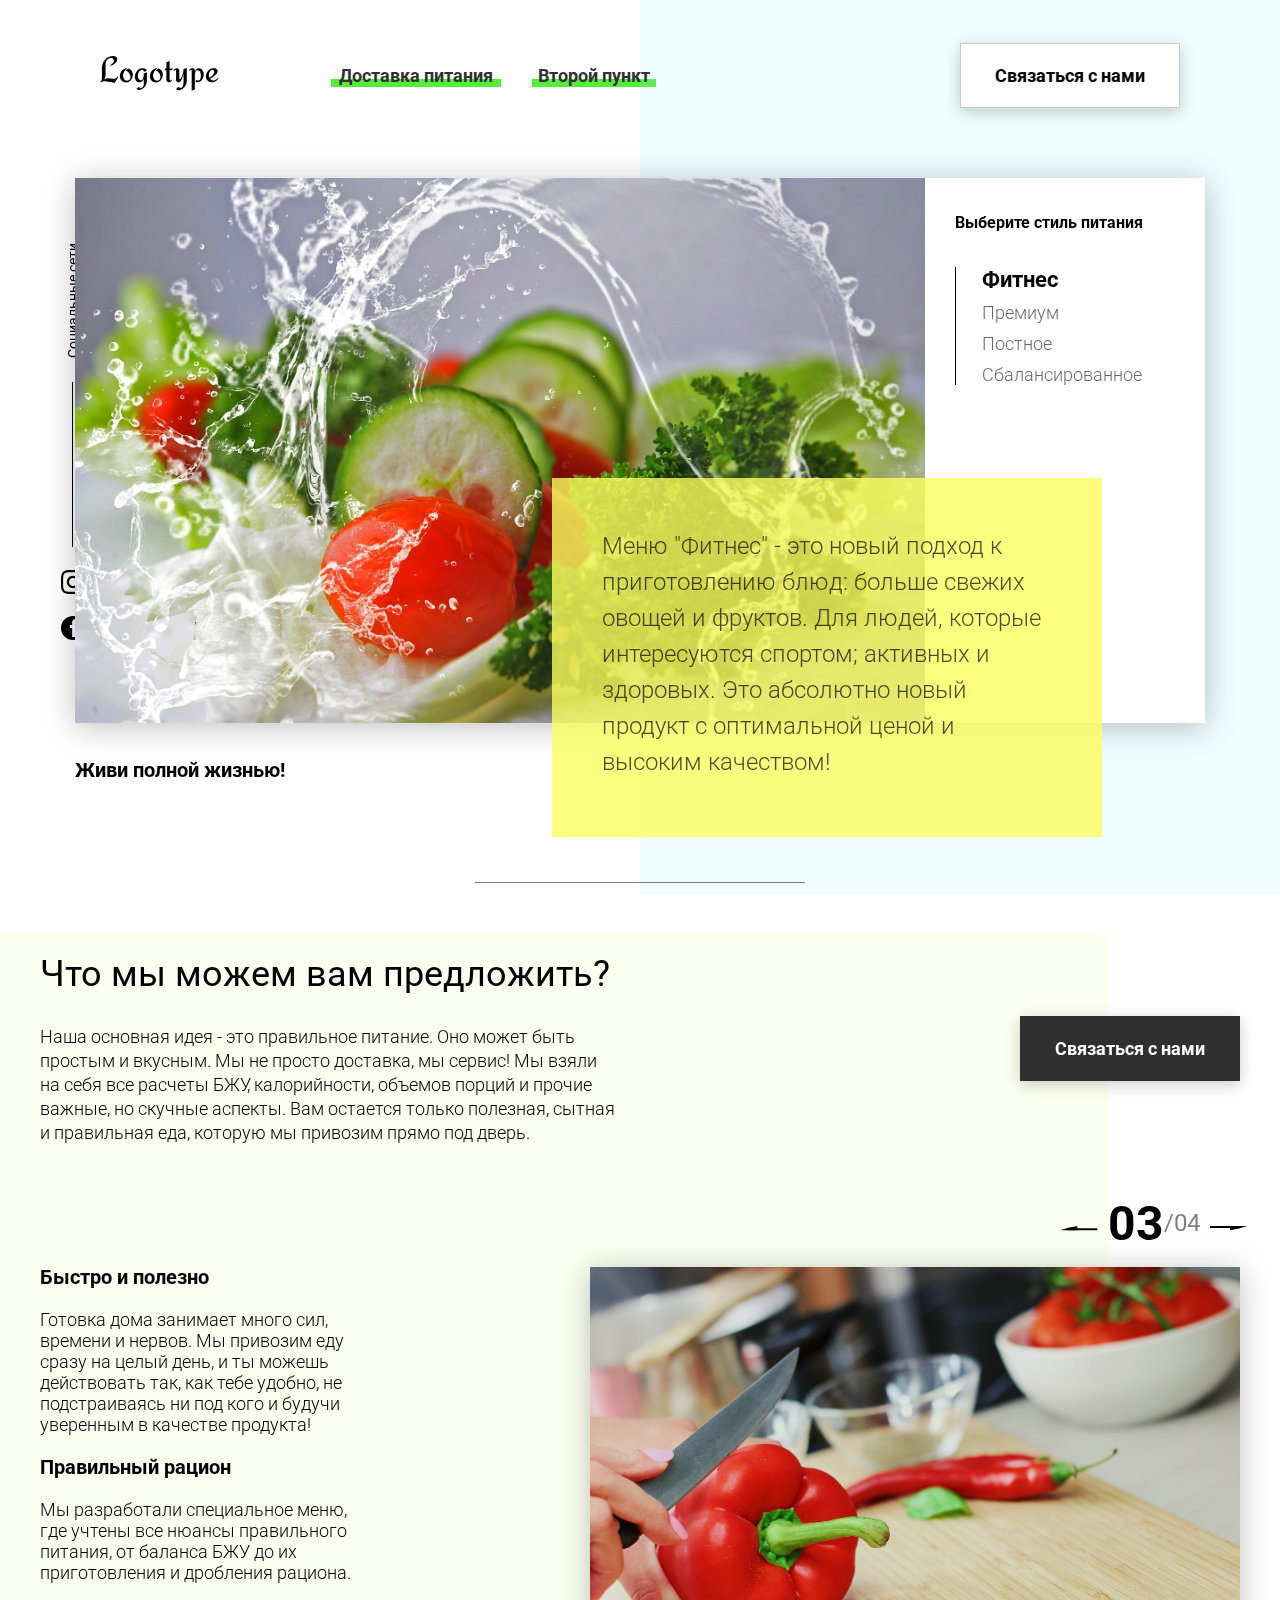
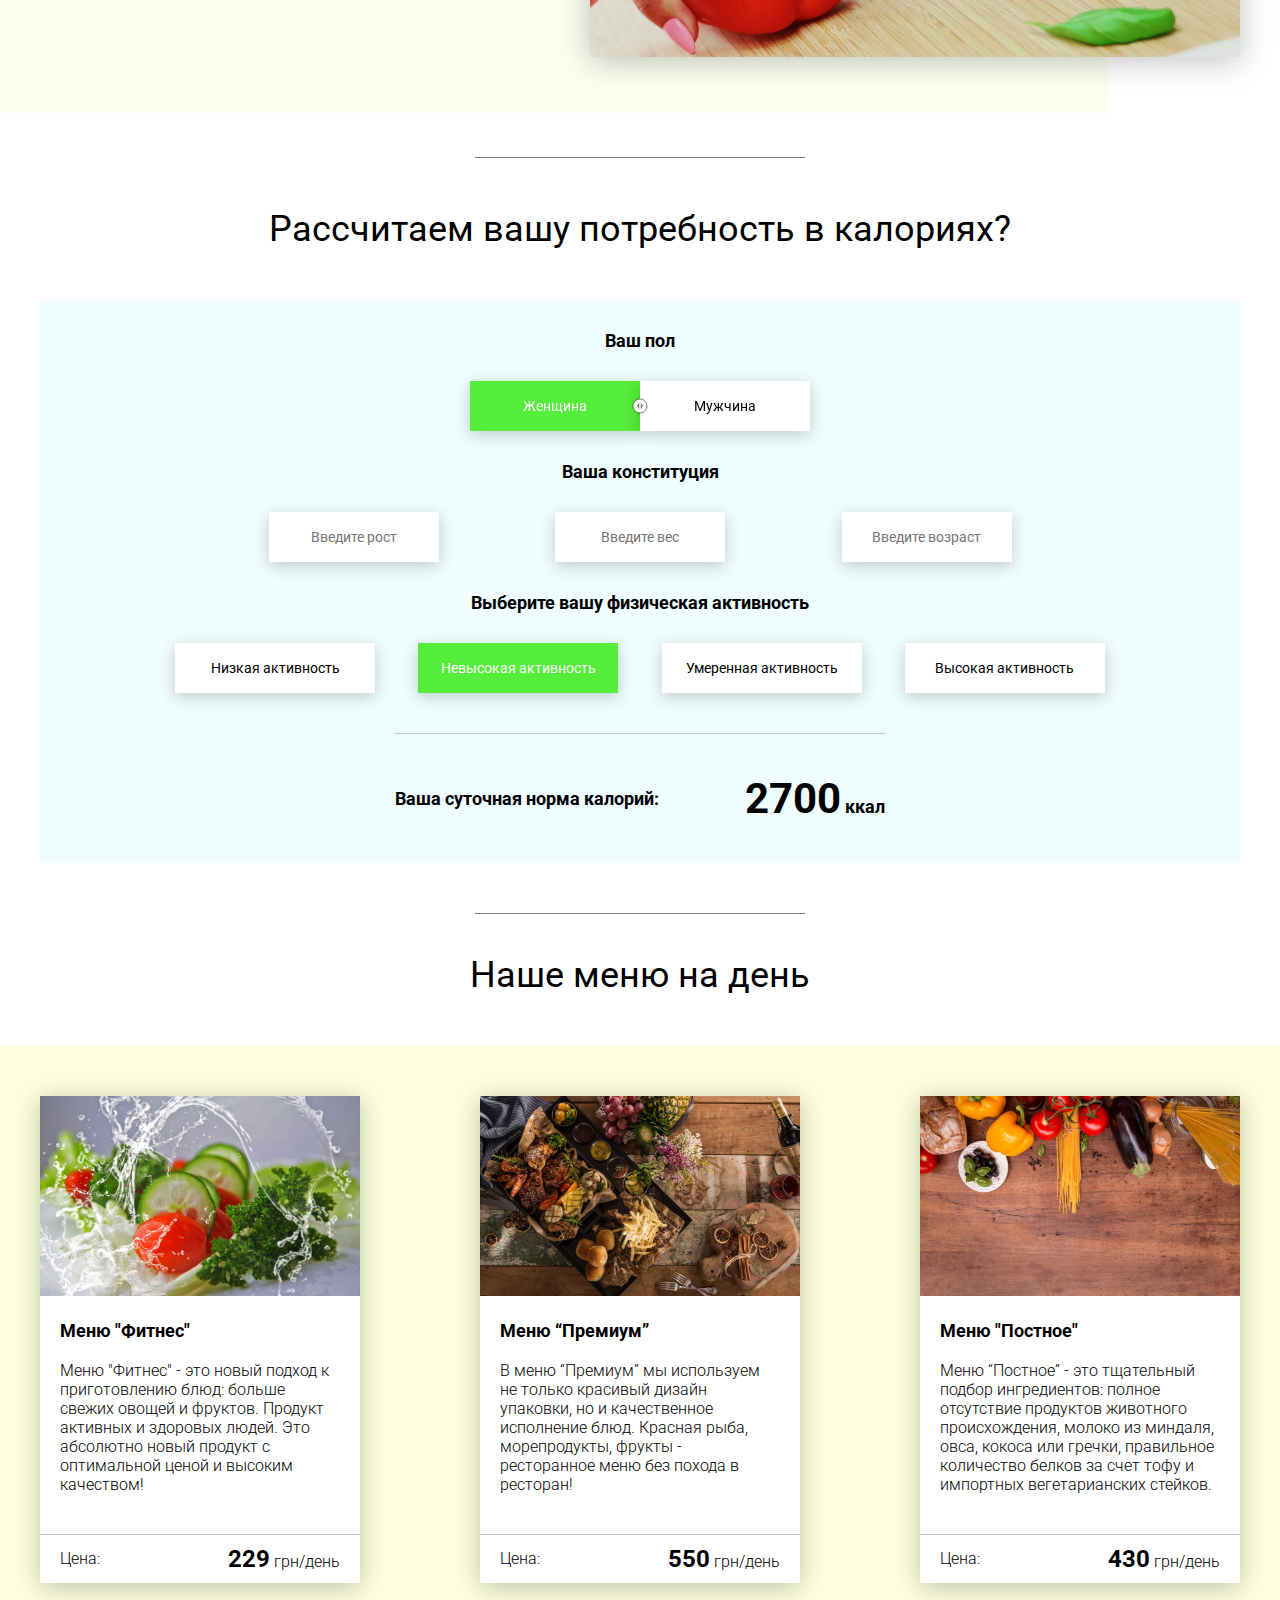
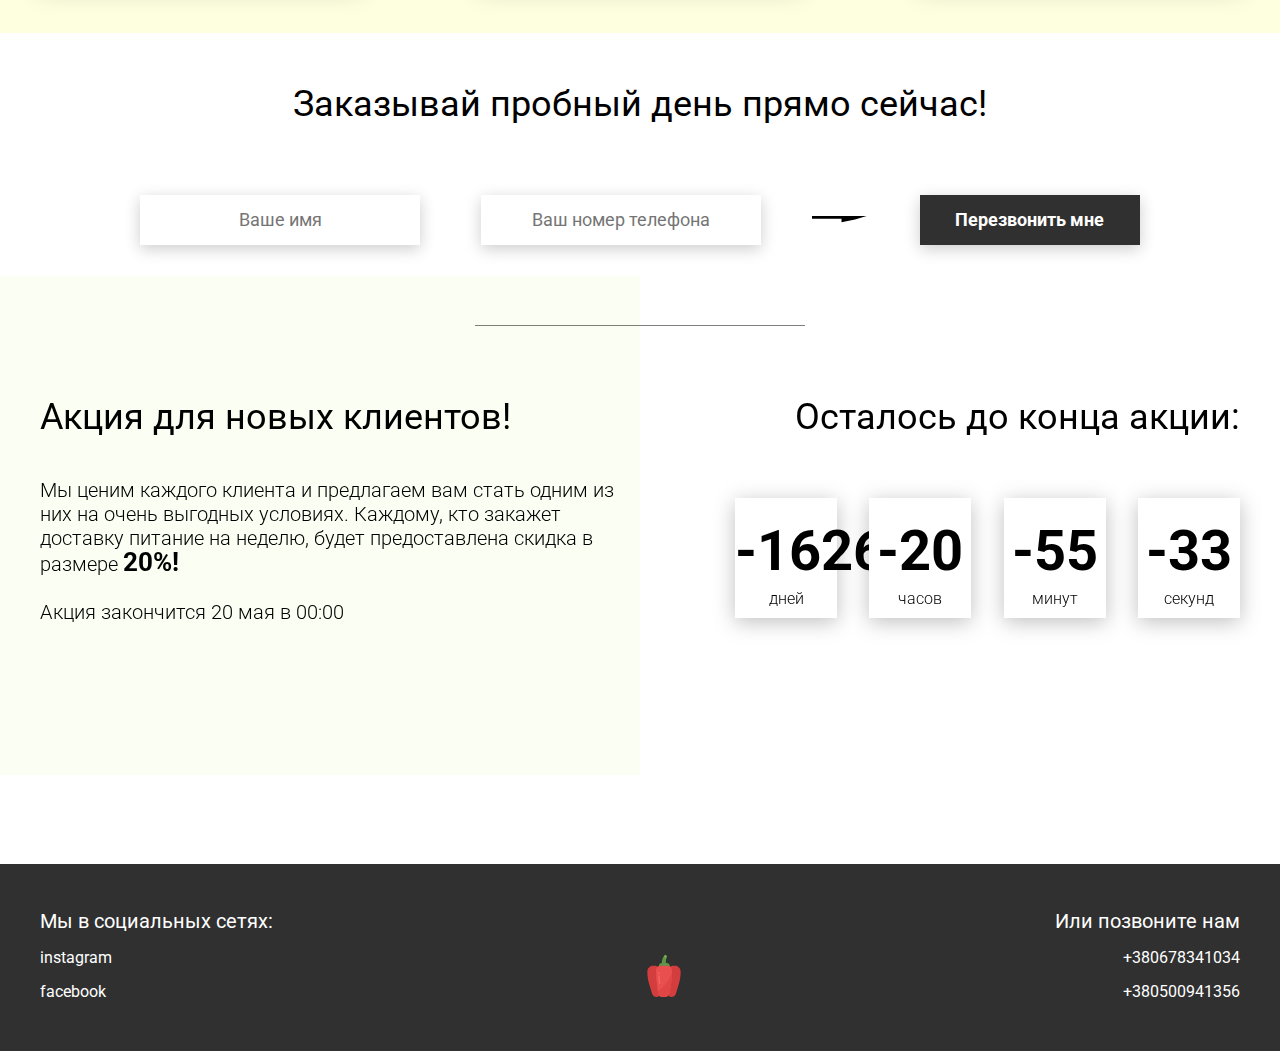
==== commit ed6ffee3: "refactor project Food. add new function closeModal." ====
--- a/foodProject/index.html
+++ b/foodProject/index.html
@@ -18,7 +18,7 @@
             </nav>
         </div>
         <div class="header__right-block">
-            <button class="btn data-modal btn_white">Связаться с нами</button>
+            <button data-modal class="btn  btn_white">Связаться с нами</button>
         </div>
     </header>
     <div class="sidepanel">
